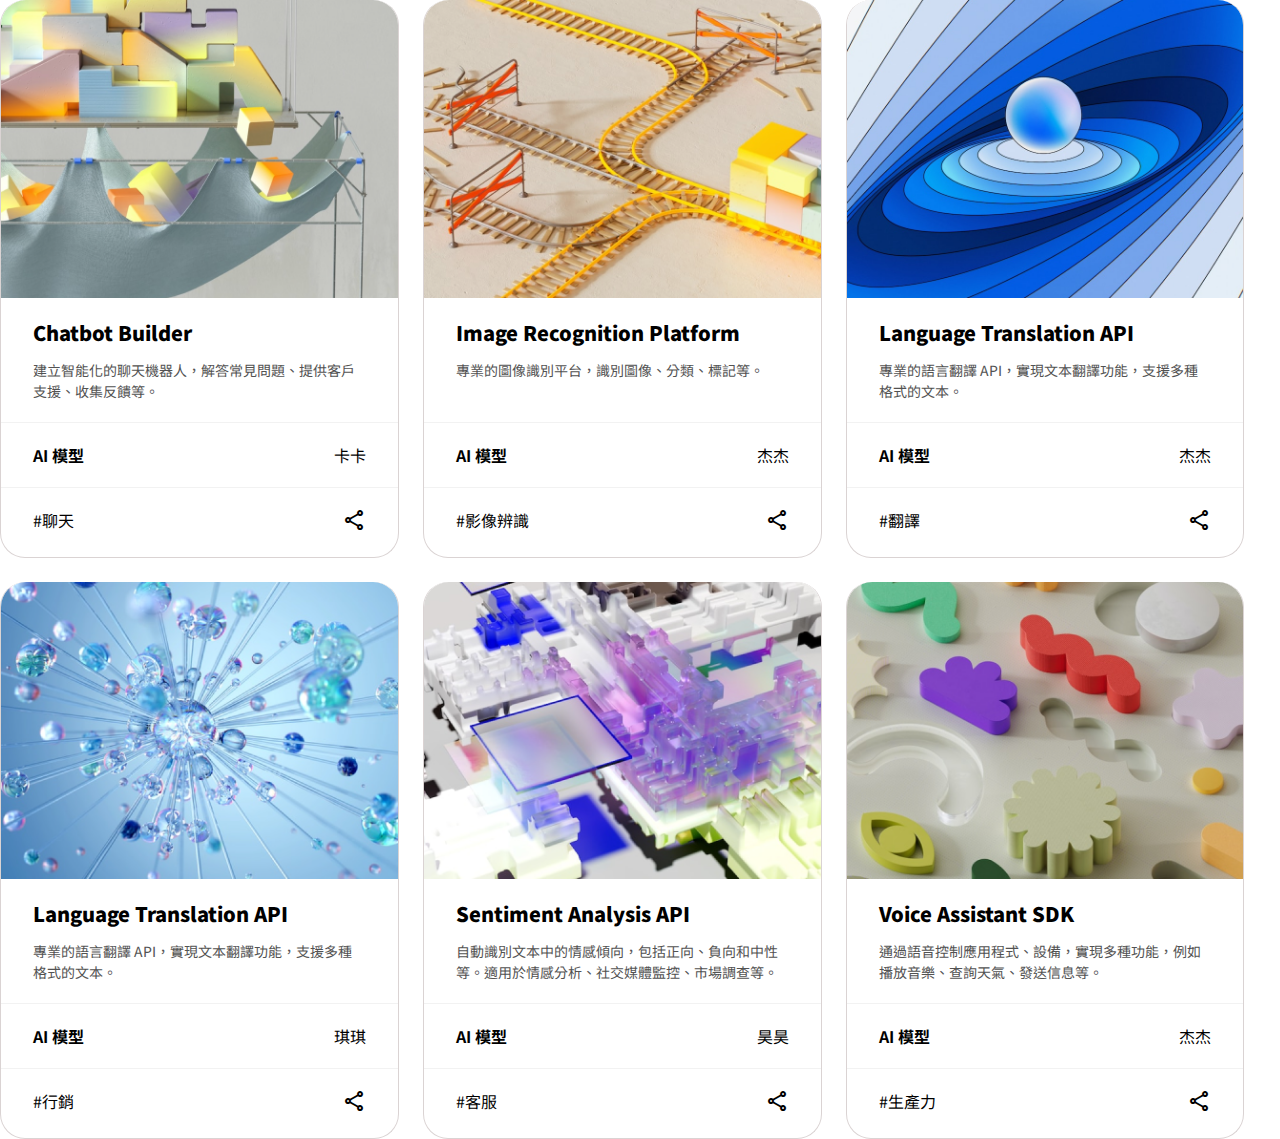
==== index.html @ 0faba5ee "Update 2023-05-03T15:26:23.528Z" ====
<!DOCTYPE html>
<html lang="en">

<head>
  <meta charset="UTF-8">
  <meta name="viewport" content="width=device-width, initial-scale=1.0">
  <meta http-equiv="X-UA-Compatible" content="ie=edge">
  <title>首頁</title>
  <link rel="stylesheet" href="https://fonts.googleapis.com/css2?family=Material+Symbols+Outlined:opsz,wght,FILL,GRAD@48,400,0,0" />
  <link rel="stylesheet" href="./assets/style/all.css">

</head>

<body>
      <div class="container">
      <div class="d-flex f-wrap">
        <div class="card mr-3 mb-24">
            <img src="./assets/images/tool1.png" alt="">
            <div class="card-padding">
            <h2 class="fz-20 fw-900 mb-12">Chatbot Builder</h2>
            <p class="fz-14 color-3">建立智能化的聊天機器人，解答常見問題、提供客戶支援、收集反饋等。</p>
            </div>          
            <div class="d-flex justify-content-between card-padding border-top-bottom">
                <h3 class="fw-700">AI 模型</h3>
                <p>卡卡</p>
            </div>
            <div class="d-flex justify-content-between card-padding border-top-bottom">
                <p>#聊天</p>
                <p><span class="material-symbols-outlined">
                  share
                  </span></p>
            </div>
        </div>
        <div class="card mr-3 mb-24">
            <img src="./assets/images/tool2.png" alt="">
            <div class="card-padding">
            <h2 class="fz-20 fw-900 mb-12">Image Recognition Platform</h2>
            <p class="fz-14 color-3" style="height: 42px;">專業的圖像識別平台，識別圖像、分類、標記等。
            </p>
            </div>
            <div class="d-flex justify-content-between card-padding border-top-bottom">
                <h3 class="fw-700">AI 模型</h3>
                <p>杰杰</p>
            </div>
            <div class="d-flex justify-content-between card-padding border-top-bottom">
                <p>#影像辨識</p>
                <p><span class="material-symbols-outlined">
                  share
                  </span></p>
            </div>
        </div>
        <div class="card mb-24">
            <img src="./assets/images/tool3.png" alt="">
            <div class="card-padding">
            <h2 class="fz-20 fw-900 mb-12">Language Translation API</h2>
            <p class="fz-14 color-3" style="height: 42px;">專業的語言翻譯 API，實現文本翻譯功能，支援多種格式的文本。
            </p>
            </div>
            <div class="d-flex justify-content-between card-padding border-top-bottom">
                <h3 class="fw-700">AI 模型</h3>
                <p>杰杰</p>
            </div>
            <div class="d-flex justify-content-between card-padding border-top-bottom">
                <p>#翻譯</p>
                <p><span class="material-symbols-outlined">
                  share
                  </span></p>
            </div>
        </div>
        <div class="card mr-3">
            <img src="./assets/images/tool4.png" alt="">
            <div class="card-padding">
            <h2 class="fz-20 fw-900 mb-12">Language Translation API</h2>
            <p class="fz-14 color-3">專業的語言翻譯 API，實現文本翻譯功能，支援多種格式的文本。</p>
            </div>
            <div class="d-flex justify-content-between card-padding border-top-bottom">
                <h3 class="fw-700">AI 模型</h3>
                <p>琪琪</p>
            </div>
            <div class="d-flex justify-content-between card-padding border-top-bottom">
                <p>#行銷</p>
                <p><span class="material-symbols-outlined">
                  share
                  </span></p>
            </div>
        </div>
        <div class="card mr-3">
            <img src="./assets/images/tool5.png" alt="">
            <div class="card-padding">
            <h2 class="fz-20 fw-900 mb-12">Sentiment Analysis API</h2>
            <p class="fz-14 color-3">自動識別文本中的情感傾向，包括正向、負向和中性等。適用於情感分析、社交媒體監控、市場調查等。</p>
            </div>
            <div class="d-flex justify-content-between card-padding border-top-bottom">
                <h3 class="fw-700">AI 模型</h3>
                <p>昊昊</p>
            </div>
            <div class="d-flex justify-content-between card-padding border-top-bottom">
                <p>#客服</p>
                <p><span class="material-symbols-outlined">
                  share
                  </span></p>
            </div>
        </div>
        <div class="card">
            <img src="./assets/images/tool6.png" alt="">
            <div class="card-padding">
            <h2 class="fz-20 fw-900 mb-12">Voice Assistant SDK</h2>
            <p class="fz-14 color-3">通過語音控制應用程式、設備，實現多種功能，例如播放音樂、查詢天氣、發送信息等。</p>
            </div>
            <div class="d-flex justify-content-between card-padding border-top-bottom">
                <h3 class="fw-700">AI 模型</h3>
                <p>杰杰</p>
            </div>
            <div class="d-flex justify-content-between card-padding border-top-bottom">
                <p>#生產力</p>
                <p><span class="material-symbols-outlined">
                  share
                  </span></p>
            </div>
        </div>
      </div>
    </div>
  <script src="./assets/js/vendors.js"></script>
  <script src="./assets/js/all.js"></script>
</body>

</html>
---- assets/style/all.css ----
@import url("https://fonts.googleapis.com/css2?family=Noto+Sans+TC:wght@100;300;400;500;700;900&display=swap");
/* http://meyerweb.com/eric/tools/css/reset/ 
   v2.0 | 20110126
   License: none (public domain)
*/
html, body, div, span, applet, object, iframe,
h1, h2, h3, h4, h5, h6, p, blockquote, pre,
a, abbr, acronym, address, big, cite, code,
del, dfn, em, img, ins, kbd, q, s, samp,
small, strike, strong, sub, sup, tt, var,
b, u, i, center,
dl, dt, dd, ol, ul, li,
fieldset, form, label, legend,
table, caption, tbody, tfoot, thead, tr, th, td,
article, aside, canvas, details, embed,
figure, figcaption, footer, header, hgroup,
menu, nav, output, ruby, section, summary,
time, mark, audio, video {
  margin: 0;
  padding: 0;
  border: 0;
  font-size: 100%;
  font: inherit;
  vertical-align: baseline; }

/* HTML5 display-role reset for older browsers */
article, aside, details, figcaption, figure,
footer, header, hgroup, menu, nav, section {
  display: block; }

body {
  line-height: 1; }

ol, ul {
  list-style: none; }

blockquote, q {
  quotes: none; }

blockquote:before, blockquote:after,
q:before, q:after {
  content: '';
  content: none; }

table {
  border-collapse: collapse;
  border-spacing: 0; }

body {
  line-height: 1.5;
  font-family: 'Noto Sans TC', sans-serif; }

img {
  width: 100%;
  height: auto;
  border-radius: 25px 25px 0px 0px; }

.container {
  max-width: 1296px;
  margin: 0 auto; }

.d-flex {
  display: -webkit-box;
  display: -ms-flexbox;
  display: flex; }

.justify-content-between {
  -webkit-box-pack: justify;
      -ms-flex-pack: justify;
          justify-content: space-between; }

.f-wrap {
  -ms-flex-wrap: wrap;
      flex-wrap: wrap; }

.color-3 {
  color: #525252; }

.fz-20 {
  font-size: 20px; }

.fz-14 {
  font-size: 14px; }

.fw-900 {
  font-weight: 900; }

.fw-700 {
  font-weight: 700; }

.card {
  display: -webkit-box;
  display: -ms-flexbox;
  display: flex;
  -webkit-box-orient: vertical;
  -webkit-box-direction: normal;
      -ms-flex-direction: column;
          flex-direction: column;
  width: 31%;
  border-left: 1px solid #dad3d3;
  border-right: 1px solid #dad3d3;
  border-bottom: 1px solid #dad3d3;
  border-radius: 25px 25px 25px 25px; }

.card-padding {
  padding: 20px 32px; }

.mr-3 {
  margin-right: 24px; }

.mb-40 {
  margin-bottom: 40px; }

.mb-20 {
  margin-bottom: 20px; }

.mb-12 {
  margin-bottom: 12px; }

.mb-24 {
  margin-bottom: 24px; }

.border-top-bottom {
  border-top: 1px solid #F2F2F2; }

/*# sourceMappingURL=all.css.map */
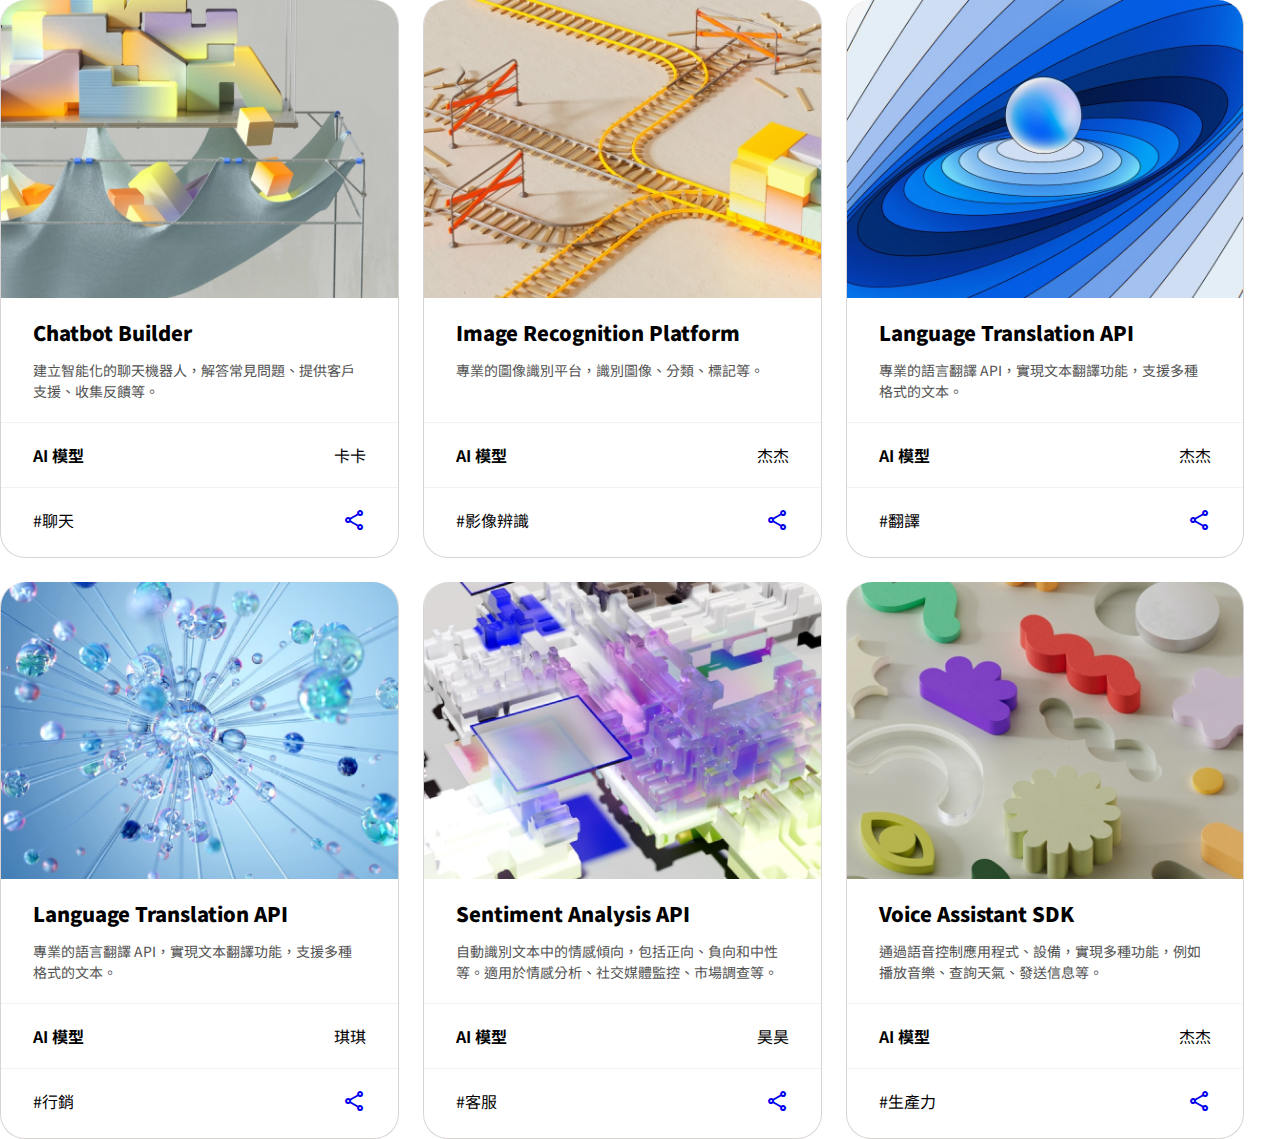
==== commit 97ca83bb: "Update 2023-05-03T18:59:47.114Z" ====
--- a/index.html
+++ b/index.html
@@ -26,9 +26,9 @@
             </div>
             <div class="d-flex justify-content-between card-padding border-top-bottom">
                 <p>#聊天</p>
-                <p><span class="material-symbols-outlined">
+                <p><a href="#"><span class="material-symbols-outlined">
                   share
-                  </span></p>
+                  </span></a></p>
             </div>
         </div>
         <div class="card mr-3 mb-24">
@@ -44,9 +44,9 @@
             </div>
             <div class="d-flex justify-content-between card-padding border-top-bottom">
                 <p>#影像辨識</p>
-                <p><span class="material-symbols-outlined">
+                <p><a href="#"><span class="material-symbols-outlined">
                   share
-                  </span></p>
+                  </span></a></p>
             </div>
         </div>
         <div class="card mb-24">
@@ -62,9 +62,9 @@
             </div>
             <div class="d-flex justify-content-between card-padding border-top-bottom">
                 <p>#翻譯</p>
-                <p><span class="material-symbols-outlined">
+                <p><a href="#"><span class="material-symbols-outlined">
                   share
-                  </span></p>
+                  </span></a></p>
             </div>
         </div>
         <div class="card mr-3">
@@ -79,9 +79,9 @@
             </div>
             <div class="d-flex justify-content-between card-padding border-top-bottom">
                 <p>#行銷</p>
-                <p><span class="material-symbols-outlined">
+                <p><a href="#"><span class="material-symbols-outlined">
                   share
-                  </span></p>
+                  </span></a></p>
             </div>
         </div>
         <div class="card mr-3">
@@ -96,9 +96,9 @@
             </div>
             <div class="d-flex justify-content-between card-padding border-top-bottom">
                 <p>#客服</p>
-                <p><span class="material-symbols-outlined">
+                <p><a href="#"><span class="material-symbols-outlined">
                   share
-                  </span></p>
+                  </span></a></p>
             </div>
         </div>
         <div class="card">
@@ -113,9 +113,9 @@
             </div>
             <div class="d-flex justify-content-between card-padding border-top-bottom">
                 <p>#生產力</p>
-                <p><span class="material-symbols-outlined">
+                <p><a href="#"><span class="material-symbols-outlined">
                   share
-                  </span></p>
+                  </span></a></p>
             </div>
         </div>
       </div>
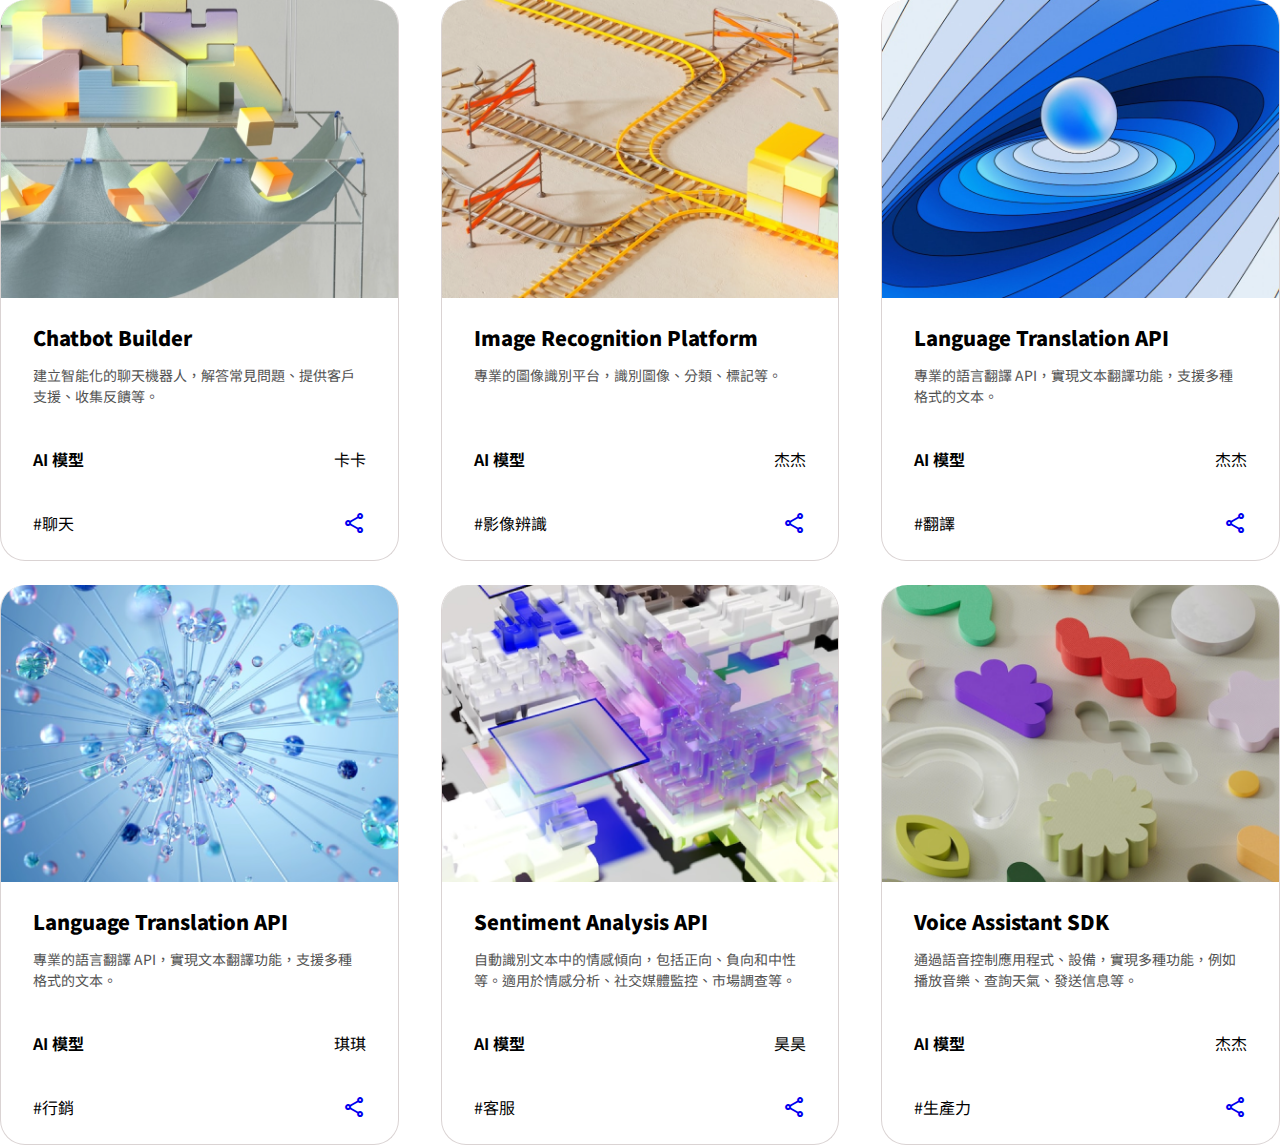
==== commit f574895e: "Update 2023-05-06T07:07:18.524Z" ====
--- a/index.html
+++ b/index.html
@@ -13,11 +13,11 @@
 
 <body>
       <div class="container">
-      <div class="d-flex f-wrap">
-        <div class="card mr-3 mb-24">
-            <img src="./assets/images/tool1.png" alt="">
+      <ul class="d-flex f-wrap justify-content-between">
+        <li class="card mb-24">
+            <img src="./assets/images/tool1.png" alt="picture-1">
             <div class="card-padding">
-            <h2 class="fz-20 fw-900 mb-12">Chatbot Builder</h2>
+            <h3 class="fz-20 fw-900 mb-12">Chatbot Builder</h2>
             <p class="fz-14 color-3">建立智能化的聊天機器人，解答常見問題、提供客戶支援、收集反饋等。</p>
             </div>          
             <div class="d-flex justify-content-between card-padding border-top-bottom">
@@ -30,11 +30,11 @@
                   share
                   </span></a></p>
             </div>
-        </div>
-        <div class="card mr-3 mb-24">
-            <img src="./assets/images/tool2.png" alt="">
+        </li>
+        <li class="card mb-24">
+            <img src="./assets/images/tool2.png" alt="picture-2">
             <div class="card-padding">
-            <h2 class="fz-20 fw-900 mb-12">Image Recognition Platform</h2>
+            <h3 class="fz-20 fw-900 mb-12">Image Recognition Platform</h2>
             <p class="fz-14 color-3" style="height: 42px;">專業的圖像識別平台，識別圖像、分類、標記等。
             </p>
             </div>
@@ -48,11 +48,11 @@
                   share
                   </span></a></p>
             </div>
-        </div>
-        <div class="card mb-24">
-            <img src="./assets/images/tool3.png" alt="">
+        </li>
+        <li class="card mb-24">
+            <img src="./assets/images/tool3.png" alt="picture-3">
             <div class="card-padding">
-            <h2 class="fz-20 fw-900 mb-12">Language Translation API</h2>
+            <h3 class="fz-20 fw-900 mb-12">Language Translation API</h2>
             <p class="fz-14 color-3" style="height: 42px;">專業的語言翻譯 API，實現文本翻譯功能，支援多種格式的文本。
             </p>
             </div>
@@ -66,11 +66,11 @@
                   share
                   </span></a></p>
             </div>
-        </div>
-        <div class="card mr-3">
-            <img src="./assets/images/tool4.png" alt="">
+        </li>
+        <li class="card">
+            <img src="./assets/images/tool4.png" alt="picture-4">
             <div class="card-padding">
-            <h2 class="fz-20 fw-900 mb-12">Language Translation API</h2>
+            <h3 class="fz-20 fw-900 mb-12">Language Translation API</h2>
             <p class="fz-14 color-3">專業的語言翻譯 API，實現文本翻譯功能，支援多種格式的文本。</p>
             </div>
             <div class="d-flex justify-content-between card-padding border-top-bottom">
@@ -83,11 +83,11 @@
                   share
                   </span></a></p>
             </div>
-        </div>
-        <div class="card mr-3">
-            <img src="./assets/images/tool5.png" alt="">
+        </li>
+        <li class="card">
+            <img src="./assets/images/tool5.png" alt="picture-5">
             <div class="card-padding">
-            <h2 class="fz-20 fw-900 mb-12">Sentiment Analysis API</h2>
+            <h3 class="fz-20 fw-900 mb-12">Sentiment Analysis API</h2>
             <p class="fz-14 color-3">自動識別文本中的情感傾向，包括正向、負向和中性等。適用於情感分析、社交媒體監控、市場調查等。</p>
             </div>
             <div class="d-flex justify-content-between card-padding border-top-bottom">
@@ -100,11 +100,11 @@
                   share
                   </span></a></p>
             </div>
-        </div>
-        <div class="card">
-            <img src="./assets/images/tool6.png" alt="">
+        </li>
+        <li class="card">
+            <img src="./assets/images/tool6.png" alt="picture-6">
             <div class="card-padding">
-            <h2 class="fz-20 fw-900 mb-12">Voice Assistant SDK</h2>
+            <h3 class="fz-20 fw-900 mb-12">Voice Assistant SDK</h2>
             <p class="fz-14 color-3">通過語音控制應用程式、設備，實現多種功能，例如播放音樂、查詢天氣、發送信息等。</p>
             </div>
             <div class="d-flex justify-content-between card-padding border-top-bottom">
@@ -117,8 +117,8 @@
                   share
                   </span></a></p>
             </div>
-        </div>
-      </div>
+        </li>
+    </ul>
     </div>
   <script src="./assets/js/vendors.js"></script>
   <script src="./assets/js/all.js"></script>
--- a/assets/style/all.css
+++ b/assets/style/all.css
@@ -89,13 +89,6 @@
   font-weight: 700; }
 
 .card {
-  display: -webkit-box;
-  display: -ms-flexbox;
-  display: flex;
-  -webkit-box-orient: vertical;
-  -webkit-box-direction: normal;
-      -ms-flex-direction: column;
-          flex-direction: column;
   width: 31%;
   border-left: 1px solid #dad3d3;
   border-right: 1px solid #dad3d3;
@@ -120,7 +113,7 @@
 .mb-24 {
   margin-bottom: 24px; }
 
-.border-top-bottom {
+.border-top {
   border-top: 1px solid #F2F2F2; }
 
 /*# sourceMappingURL=all.css.map */
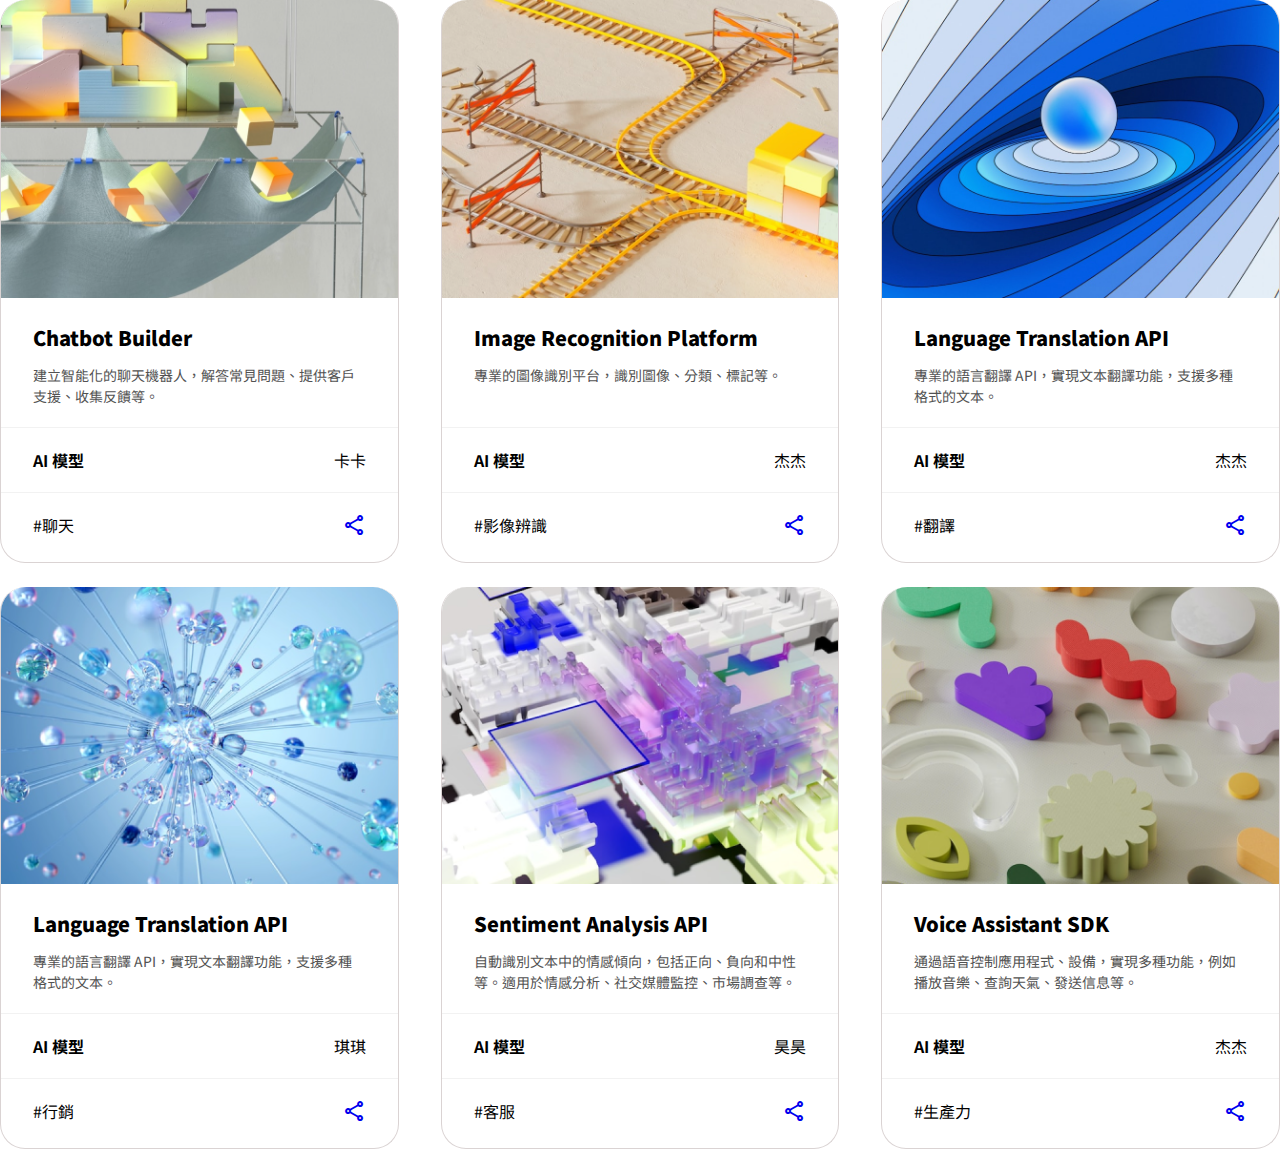
==== commit ae62aabf: "Update 2023-05-06T07:16:16.823Z" ====
--- a/index.html
+++ b/index.html
@@ -20,11 +20,11 @@
             <h3 class="fz-20 fw-900 mb-12">Chatbot Builder</h2>
             <p class="fz-14 color-3">建立智能化的聊天機器人，解答常見問題、提供客戶支援、收集反饋等。</p>
             </div>          
-            <div class="d-flex justify-content-between card-padding border-top-bottom">
+            <div class="d-flex justify-content-between card-padding border-top">
                 <h3 class="fw-700">AI 模型</h3>
                 <p>卡卡</p>
             </div>
-            <div class="d-flex justify-content-between card-padding border-top-bottom">
+            <div class="d-flex justify-content-between card-padding border-top">
                 <p>#聊天</p>
                 <p><a href="#"><span class="material-symbols-outlined">
                   share
@@ -38,11 +38,11 @@
             <p class="fz-14 color-3" style="height: 42px;">專業的圖像識別平台，識別圖像、分類、標記等。
             </p>
             </div>
-            <div class="d-flex justify-content-between card-padding border-top-bottom">
+            <div class="d-flex justify-content-between card-padding border-top">
                 <h3 class="fw-700">AI 模型</h3>
                 <p>杰杰</p>
             </div>
-            <div class="d-flex justify-content-between card-padding border-top-bottom">
+            <div class="d-flex justify-content-between card-padding border-top">
                 <p>#影像辨識</p>
                 <p><a href="#"><span class="material-symbols-outlined">
                   share
@@ -56,11 +56,11 @@
             <p class="fz-14 color-3" style="height: 42px;">專業的語言翻譯 API，實現文本翻譯功能，支援多種格式的文本。
             </p>
             </div>
-            <div class="d-flex justify-content-between card-padding border-top-bottom">
+            <div class="d-flex justify-content-between card-padding border-top">
                 <h3 class="fw-700">AI 模型</h3>
                 <p>杰杰</p>
             </div>
-            <div class="d-flex justify-content-between card-padding border-top-bottom">
+            <div class="d-flex justify-content-between card-padding border-top">
                 <p>#翻譯</p>
                 <p><a href="#"><span class="material-symbols-outlined">
                   share
@@ -73,11 +73,11 @@
             <h3 class="fz-20 fw-900 mb-12">Language Translation API</h2>
             <p class="fz-14 color-3">專業的語言翻譯 API，實現文本翻譯功能，支援多種格式的文本。</p>
             </div>
-            <div class="d-flex justify-content-between card-padding border-top-bottom">
+            <div class="d-flex justify-content-between card-padding border-top">
                 <h3 class="fw-700">AI 模型</h3>
                 <p>琪琪</p>
             </div>
-            <div class="d-flex justify-content-between card-padding border-top-bottom">
+            <div class="d-flex justify-content-between card-padding border-top">
                 <p>#行銷</p>
                 <p><a href="#"><span class="material-symbols-outlined">
                   share
@@ -90,11 +90,11 @@
             <h3 class="fz-20 fw-900 mb-12">Sentiment Analysis API</h2>
             <p class="fz-14 color-3">自動識別文本中的情感傾向，包括正向、負向和中性等。適用於情感分析、社交媒體監控、市場調查等。</p>
             </div>
-            <div class="d-flex justify-content-between card-padding border-top-bottom">
+            <div class="d-flex justify-content-between card-padding border-top">
                 <h3 class="fw-700">AI 模型</h3>
                 <p>昊昊</p>
             </div>
-            <div class="d-flex justify-content-between card-padding border-top-bottom">
+            <div class="d-flex justify-content-between card-padding border-top">
                 <p>#客服</p>
                 <p><a href="#"><span class="material-symbols-outlined">
                   share
@@ -107,11 +107,11 @@
             <h3 class="fz-20 fw-900 mb-12">Voice Assistant SDK</h2>
             <p class="fz-14 color-3">通過語音控制應用程式、設備，實現多種功能，例如播放音樂、查詢天氣、發送信息等。</p>
             </div>
-            <div class="d-flex justify-content-between card-padding border-top-bottom">
+            <div class="d-flex justify-content-between card-padding border-top">
                 <h3 class="fw-700">AI 模型</h3>
                 <p>杰杰</p>
             </div>
-            <div class="d-flex justify-content-between card-padding border-top-bottom">
+            <div class="d-flex justify-content-between card-padding border-top">
                 <p>#生產力</p>
                 <p><a href="#"><span class="material-symbols-outlined">
                   share
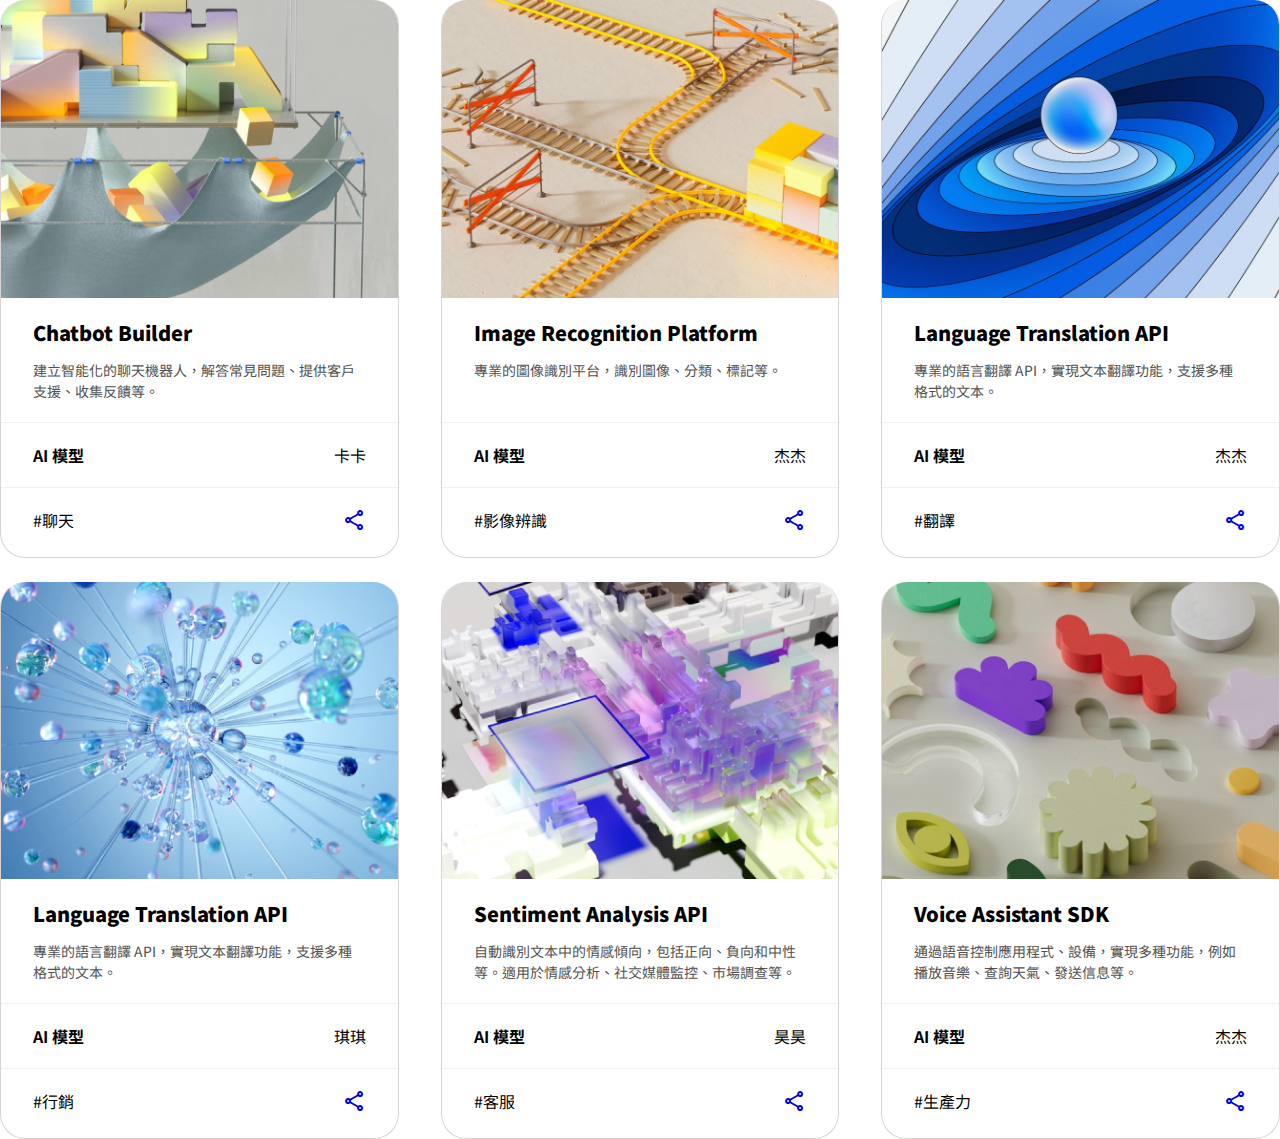
==== commit 48ca0a9f: "Update 2023-05-14T10:56:10.845Z" ====
--- a/index.html
+++ b/index.html
@@ -14,9 +14,9 @@
 <body>
       <div class="container">
       <ul class="d-flex f-wrap justify-content-between">
-        <li class="card mb-24">
-            <img src="./assets/images/tool1.png" alt="picture-1">
-            <div class="card-padding">
+        <li class="card mb-24 flex-colum">
+            <img src="./assets/images/tool1.png" alt="picture-1">            
+            <div class="card-padding flex-grow-1">
             <h3 class="fz-20 fw-900 mb-12">Chatbot Builder</h2>
             <p class="fz-14 color-3">建立智能化的聊天機器人，解答常見問題、提供客戶支援、收集反饋等。</p>
             </div>          
@@ -29,13 +29,13 @@
                 <p><a href="#"><span class="material-symbols-outlined">
                   share
                   </span></a></p>
-            </div>
+            </div>            
         </li>
-        <li class="card mb-24">
-            <img src="./assets/images/tool2.png" alt="picture-2">
-            <div class="card-padding">
-            <h3 class="fz-20 fw-900 mb-12">Image Recognition Platform</h2>
-            <p class="fz-14 color-3" style="height: 42px;">專業的圖像識別平台，識別圖像、分類、標記等。
+        <li class="card mb-24 flex-colum">
+            <img src="./assets/images/tool2.png" alt="picture-2">            
+            <div class="card-padding flex-grow-1">
+            <h3 class="fz-20 fw-900 mb-12 flex-grow-1">Image Recognition Platform</h2>
+            <p class="fz-14 color-3">專業的圖像識別平台，識別圖像、分類、標記等。
             </p>
             </div>
             <div class="d-flex justify-content-between card-padding border-top">
@@ -47,11 +47,11 @@
                 <p><a href="#"><span class="material-symbols-outlined">
                   share
                   </span></a></p>
-            </div>
+            </div>           
         </li>
-        <li class="card mb-24">
+        <li class="card mb-24 flex-colum">
             <img src="./assets/images/tool3.png" alt="picture-3">
-            <div class="card-padding">
+            <div class="card-padding flex-grow-1">
             <h3 class="fz-20 fw-900 mb-12">Language Translation API</h2>
             <p class="fz-14 color-3" style="height: 42px;">專業的語言翻譯 API，實現文本翻譯功能，支援多種格式的文本。
             </p>
@@ -67,9 +67,9 @@
                   </span></a></p>
             </div>
         </li>
-        <li class="card">
+        <li class="card flex-colum">
             <img src="./assets/images/tool4.png" alt="picture-4">
-            <div class="card-padding">
+            <div class="card-padding flex-grow-1">
             <h3 class="fz-20 fw-900 mb-12">Language Translation API</h2>
             <p class="fz-14 color-3">專業的語言翻譯 API，實現文本翻譯功能，支援多種格式的文本。</p>
             </div>
@@ -84,9 +84,9 @@
                   </span></a></p>
             </div>
         </li>
-        <li class="card">
+        <li class="card flex-colum">
             <img src="./assets/images/tool5.png" alt="picture-5">
-            <div class="card-padding">
+            <div class="card-padding flex-grow-1">
             <h3 class="fz-20 fw-900 mb-12">Sentiment Analysis API</h2>
             <p class="fz-14 color-3">自動識別文本中的情感傾向，包括正向、負向和中性等。適用於情感分析、社交媒體監控、市場調查等。</p>
             </div>
@@ -101,9 +101,9 @@
                   </span></a></p>
             </div>
         </li>
-        <li class="card">
+        <li class="card flex-colum">
             <img src="./assets/images/tool6.png" alt="picture-6">
-            <div class="card-padding">
+            <div class="card-padding flex-grow-1">
             <h3 class="fz-20 fw-900 mb-12">Voice Assistant SDK</h2>
             <p class="fz-14 color-3">通過語音控制應用程式、設備，實現多種功能，例如播放音樂、查詢天氣、發送信息等。</p>
             </div>
--- a/assets/style/all.css
+++ b/assets/style/all.css
@@ -53,7 +53,8 @@
 img {
   width: 100%;
   height: auto;
-  border-radius: 25px 25px 0px 0px; }
+  border-radius: 25px 25px 0px 0px;
+  display: block; }
 
 .container {
   max-width: 1296px;
@@ -95,6 +96,25 @@
   border-bottom: 1px solid #dad3d3;
   border-radius: 25px 25px 25px 25px; }
 
+.flex-colum {
+  display: -webkit-box;
+  display: -ms-flexbox;
+  display: flex;
+  -webkit-box-orient: vertical;
+  -webkit-box-direction: normal;
+      -ms-flex-direction: column;
+          flex-direction: column; }
+
+.flex-grow-2 {
+  -webkit-box-flex: 2;
+      -ms-flex-positive: 2;
+          flex-grow: 2; }
+
+.flex-grow-1 {
+  -webkit-box-flex: 1;
+      -ms-flex-positive: 1;
+          flex-grow: 1; }
+
 .card-padding {
   padding: 20px 32px; }
 
